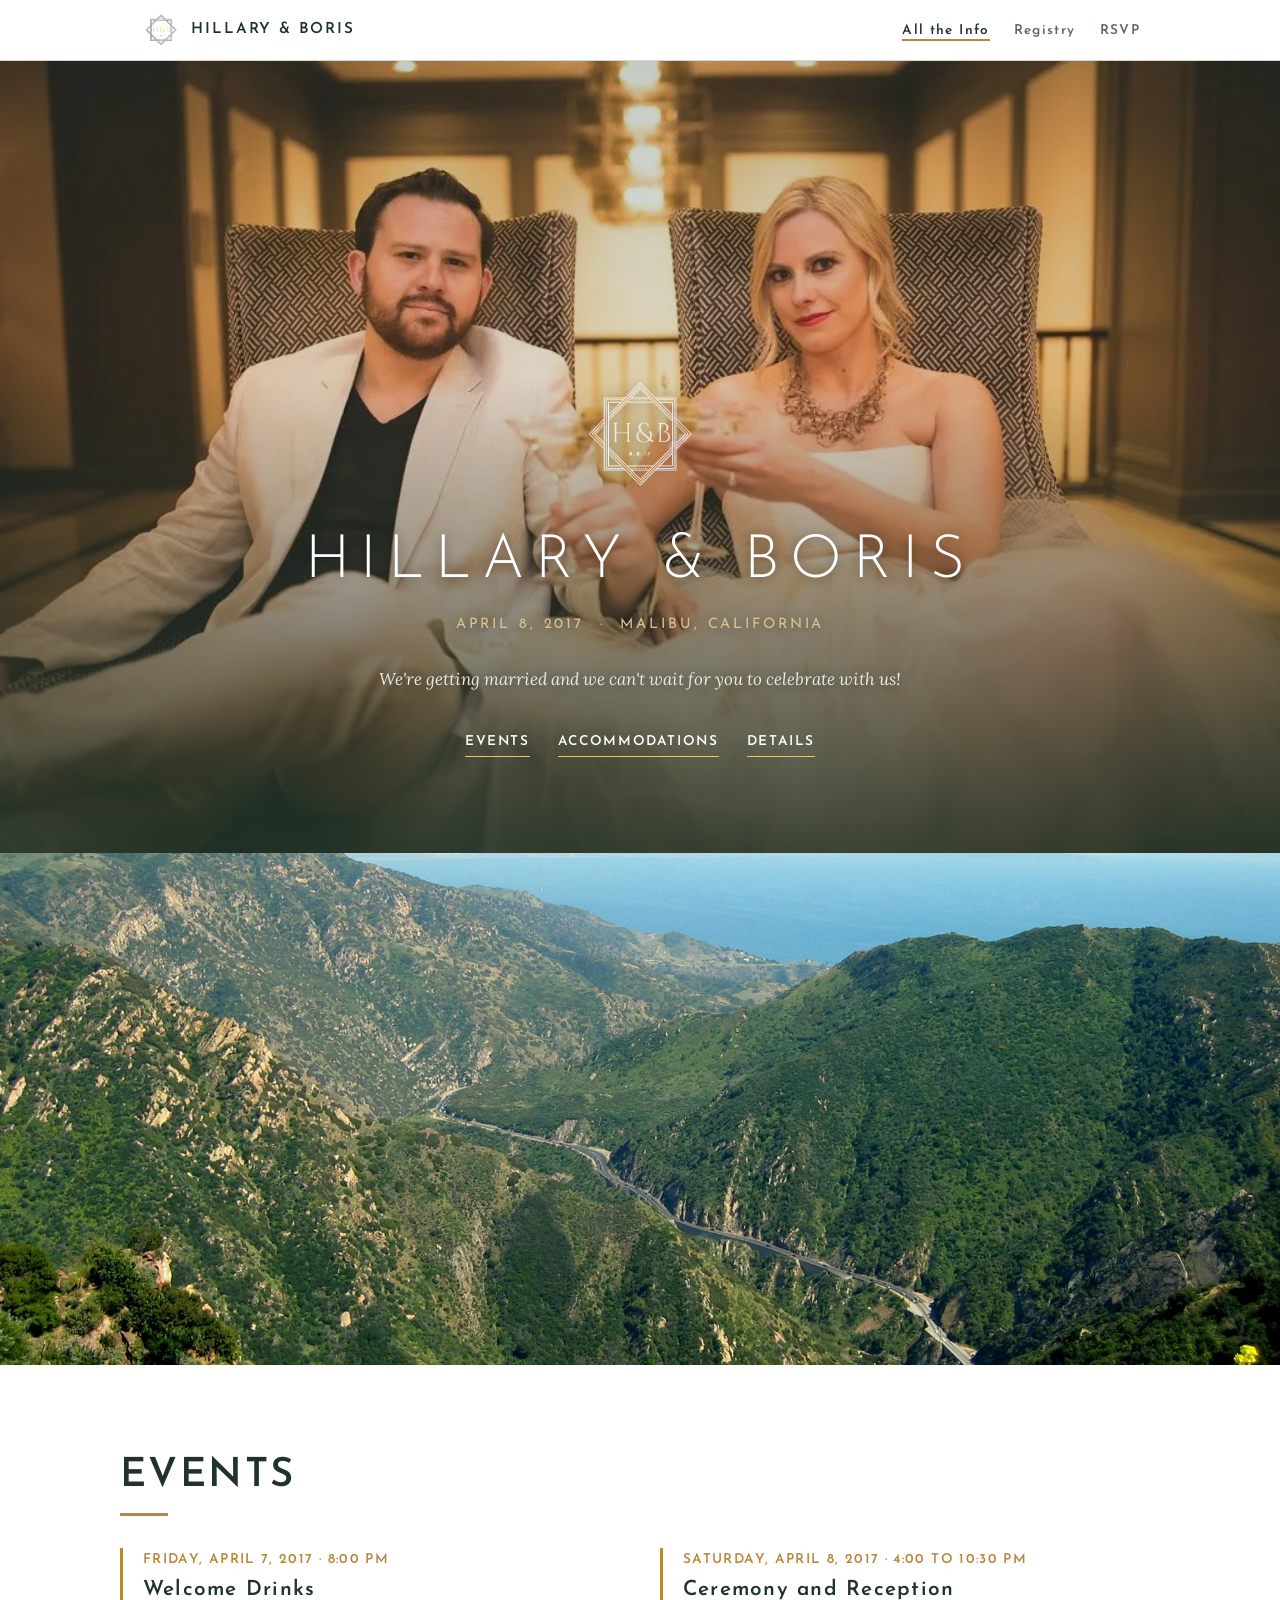
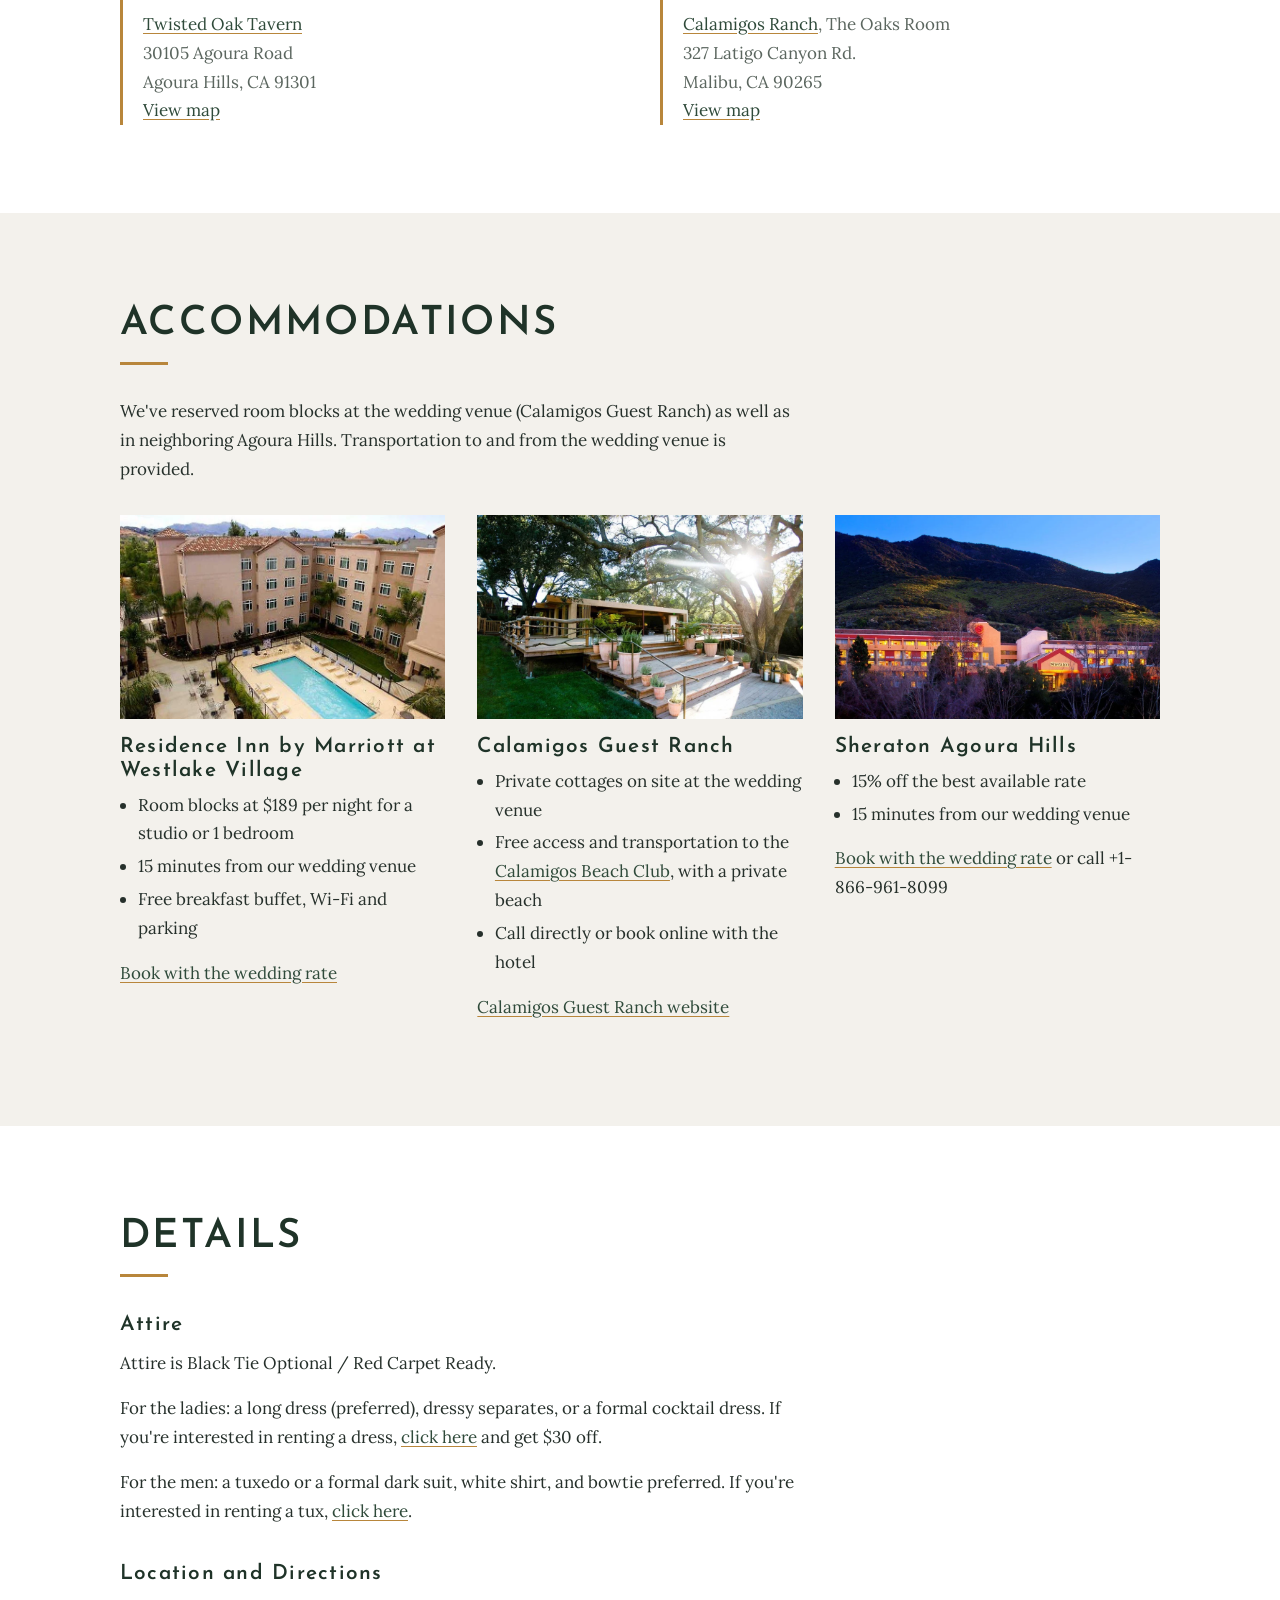
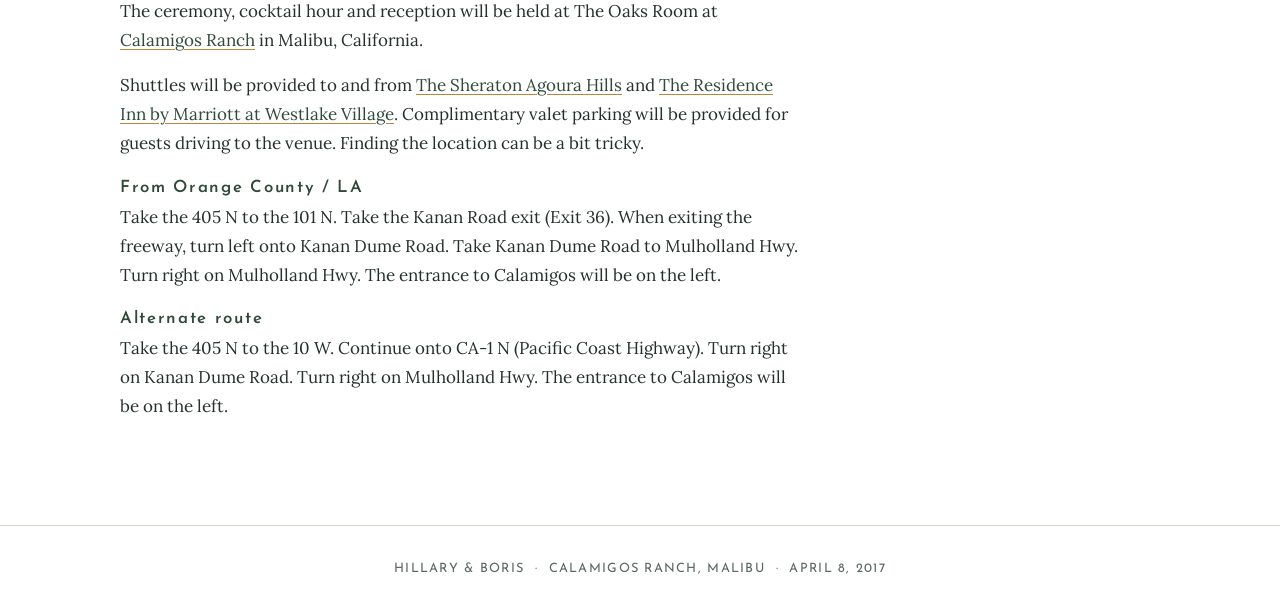
==== index.html @ 433acdb5 "Add files via upload" ====
<!doctype html>
<html lang="en">
<head>
  <meta charset="utf-8">
  <meta name="viewport" content="width=device-width, initial-scale=1">
  <title>Hillary and Boris</title>
  <meta name="description" content="Hillary and Boris got married at Calamigos Ranch in Malibu on April 8, 2017. Events, accommodations, and details.">
  <link rel="icon" href="favicon.png">
  <link rel="preconnect" href="https://fonts.googleapis.com">
  <link rel="preconnect" href="https://fonts.gstatic.com" crossorigin>
  <link href="https://fonts.googleapis.com/css2?family=Josefin+Sans:wght@300;600&family=Lora:ital,wght@0,400;0,600;1,400&display=swap" rel="stylesheet">
  <link rel="stylesheet" href="style.css">
</head>
<body>

<nav class="nav" aria-label="Main">
  <div class="nav-inner">
    <a class="nav-brand" href="index.html"><img src="monogram.png" alt="H and B monogram"><span>HILLARY &amp; BORIS</span></a>
    <ul class="nav-links">
      <li><a href="index.html" aria-current="page">All the Info</a></li>
      <li><a href="registry.html">Registry</a></li>
      <li><a href="rsvp.html">RSVP</a></li>
    </ul>
  </div>
</nav>

<header class="hero" id="welcome">
  <div class="hero-inner">
  <img src="monogram-white.png" alt="">
  <h1>HILLARY &amp; BORIS</h1>
  <p class="date">APRIL 8, 2017 &nbsp;&middot;&nbsp; MALIBU, CALIFORNIA</p>
  <p class="lede">We're getting married and we can't wait for you to celebrate with us!</p>
  <div class="hero-jump">
    <a href="#events">EVENTS</a>
    <a href="#accommodations">ACCOMMODATIONS</a>
    <a href="#details">DETAILS</a>
  </div>
  </div>
</header>

<main>

<div class="banner" role="img" aria-label="Malibu Canyon road winding down to the Pacific"></div>

<section class="section" id="events">
  <div class="section-inner">
    <h2>EVENTS</h2>
    <div class="grid-2">
      <div class="event">
        <p class="when">FRIDAY, APRIL 7, 2017 &middot; 8:00 PM</p>
        <h3>Welcome Drinks</h3>
        <address>
          <a href="http://www.twistedoaktavern.pub/">Twisted Oak Tavern</a><br>
          30105 Agoura Road<br>
          Agoura Hills, CA 91301<br>
          <a href="https://www.google.com/maps/place/Twisted+Oak+Tavern/@34.1453684,-118.7808411,17z/data=!3m1!4b1!4m5!3m4!1s0x80e8240f845a464b:0x7b093708efee2c8d!8m2!3d34.145364!4d-118.778647">View map</a>
        </address>
      </div>
      <div class="event">
        <p class="when">SATURDAY, APRIL 8, 2017 &middot; 4:00 TO 10:30 PM</p>
        <h3>Ceremony and Reception</h3>
        <address>
          <a href="http://www.calamigos.com/">Calamigos Ranch</a>, The Oaks Room<br>
          327 Latigo Canyon Rd.<br>
          Malibu, CA 90265<br>
          <a href="https://goo.gl/maps/DKEa7L1yGcA2">View map</a>
        </address>
      </div>
    </div>
  </div>
</section>

<section class="section" id="accommodations">
  <div class="section-inner">
    <h2>ACCOMMODATIONS</h2>
    <p>We've reserved room blocks at the wedding venue (Calamigos Guest Ranch) as well as in neighboring Agoura Hills. Transportation to and from the wedding venue is provided.</p>
    <div class="grid-3" style="margin-top: 2rem;">
      <div class="hotel">
        <img src="residence-inn.jpg" alt="Residence Inn by Marriott, Westlake Village">
        <h3>Residence Inn by Marriott at Westlake Village</h3>
        <ul>
          <li>Room blocks at $189 per night for a studio or 1 bedroom</li>
          <li>15 minutes from our wedding venue</li>
          <li>Free breakfast buffet, Wi-Fi and parking</li>
        </ul>
        <p><a href="http://www.marriott.com/meeting-event-hotels/group-corporate-travel/groupCorp.mi?resLinkData=Petroski-Kozak%20Wedding%5Elaxwv%60PKWPKWA%7CPKWPKWC%60189.00%60USD%60false%603%604/7/17%604/9/17%603/17/17&app=resvlink&stop_mobi=yes">Book with the wedding rate</a></p>
      </div>
      <div class="hotel">
        <img src="guest-ranch.jpg" alt="Cottages at Calamigos Guest Ranch">
        <h3>Calamigos Guest Ranch</h3>
        <ul>
          <li>Private cottages on site at the wedding venue</li>
          <li>Free access and transportation to the <a href="http://calamigosguestranch.com/beach-club/">Calamigos Beach Club</a>, with a private beach</li>
          <li>Call directly or book online with the hotel</li>
        </ul>
        <p><a href="http://calamigosguestranch.com/">Calamigos Guest Ranch website</a></p>
      </div>
      <div class="hotel">
        <img src="sheraton.jpg" alt="Sheraton Agoura Hills">
        <h3>Sheraton Agoura Hills</h3>
        <ul>
          <li>15% off the best available rate</li>
          <li>15 minutes from our wedding venue</li>
        </ul>
        <p><a href="http://www.sheratonagourahills.com/wedding-rate">Book with the wedding rate</a> or call +1-866-961-8099</p>
      </div>
    </div>
  </div>
</section>

<section class="section details" id="details">
  <div class="section-inner">
    <h2>DETAILS</h2>

    <h3>Attire</h3>
    <p>Attire is Black Tie Optional / Red Carpet Ready.</p>
    <p>For the ladies: a long dress (preferred), dressy separates, or a formal cocktail dress. If you're interested in renting a dress, <a href="https://www.renttherunway.com/shares/43c35a3169b58de3f347787d3281b8bdf61b0ad4-publicLink?utm_source=rtr&utm_medium=referral&utm_campaign=undefined">click here</a> and get $30 off.</p>
    <p>For the men: a tuxedo or a formal dark suit, white shirt, and bowtie preferred. If you're interested in renting a tux, <a href="https://theblacktux.com/">click here</a>.</p>

    <h3>Location and Directions</h3>
    <p>The ceremony, cocktail hour and reception will be held at The Oaks Room at <a href="https://www.google.com/maps/place/Calamigos+Ranch/@34.092137,-118.817412,15z/data=!4m5!3m4!1s0x0:0xc4aad06d78bc765c!8m2!3d34.092137!4d-118.817412">Calamigos Ranch</a> in Malibu, California.</p>
    <p>Shuttles will be provided to and from <a href="http://www.sheratonagourahills.com/">The Sheraton Agoura Hills</a> and <a href="http://www.marriott.com/hotels/travel/laxwv-residence-inn-los-angeles-westlake-village/">The Residence Inn by Marriott at Westlake Village</a>. Complimentary valet parking will be provided for guests driving to the venue. Finding the location can be a bit tricky.</p>

    <h4>From Orange County / LA</h4>
    <p>Take the 405 N to the 101 N. Take the Kanan Road exit (Exit 36). When exiting the freeway, turn left onto Kanan Dume Road. Take Kanan Dume Road to Mulholland Hwy. Turn right on Mulholland Hwy. The entrance to Calamigos will be on the left.</p>

    <h4>Alternate route</h4>
    <p>Take the 405 N to the 10 W. Continue onto CA-1 N (Pacific Coast Highway). Turn right on Kanan Dume Road. Turn right on Mulholland Hwy. The entrance to Calamigos will be on the left.</p>
  </div>
</section>

</main>

<footer>HILLARY &amp; BORIS &nbsp;&middot;&nbsp; CALAMIGOS RANCH, MALIBU &nbsp;&middot;&nbsp; APRIL 8, 2017</footer>

</body>
</html>
---- style.css ----
:root {
  --oak: #2f4a3a;
  --oak-deep: #1f3328;
  --canyon: #b8863b;
  --paper: #ffffff;
  --stone: #f3f1ec;
  --ink: #26302b;
  --ink-soft: #5b665f;
  --line: #d9d5cc;
  --display: "Josefin Sans", "Brandon Grotesque", "Helvetica Neue", Arial, sans-serif;
  --body: "Lora", Georgia, serif;
  --measure: 62ch;
}

* { box-sizing: border-box; }
html { scroll-behavior: smooth; }
@media (prefers-reduced-motion: reduce) { html { scroll-behavior: auto; } }

body {
  margin: 0;
  font-family: var(--body);
  font-size: 1.0625rem;
  line-height: 1.7;
  color: var(--ink);
  background: var(--paper);
}

a { color: var(--oak); text-decoration-color: var(--canyon); text-underline-offset: 3px; }
a:hover { color: var(--canyon); }
a:focus-visible, button:focus-visible { outline: 3px solid var(--canyon); outline-offset: 3px; }

h1, h2, h3, h4 {
  font-family: var(--display);
  font-weight: 600;
  letter-spacing: 0.06em;
  line-height: 1.15;
  margin: 0;
  color: var(--oak-deep);
}
h2 { font-size: clamp(1.75rem, 3.5vw, 2.5rem); }
h3 { font-size: 1.3rem; }
h4 { font-size: 1.05rem; letter-spacing: 0.1em; color: var(--oak); }
p { margin: 0 0 1rem; max-width: var(--measure); }
ul { padding-left: 1.2rem; margin: 0 0 1rem; max-width: var(--measure); }
li { margin-bottom: 0.25rem; }

/* Top nav */
.nav {
  position: sticky; top: 0; z-index: 10;
  background: var(--paper);
  border-bottom: 1px solid var(--line);
}
.nav-inner {
  max-width: 1040px; margin: 0 auto; padding: 0.75rem 1.25rem;
  display: flex; align-items: center; justify-content: space-between; gap: 1rem;
}
.nav-brand { display: flex; align-items: center; gap: 0.6rem; text-decoration: none; }
.nav-brand img { height: 36px; width: auto; }
.nav-brand span { font-family: var(--display); font-weight: 600; letter-spacing: 0.12em; font-size: 0.95rem; color: var(--oak-deep); }
.nav-links { display: flex; gap: 1.5rem; list-style: none; margin: 0; padding: 0; }
.nav-links a {
  font-family: var(--display); font-weight: 600; letter-spacing: 0.1em; font-size: 0.85rem;
  text-decoration: none; color: var(--ink-soft); padding-bottom: 2px; border-bottom: 2px solid transparent;
}
.nav-links a[aria-current="page"], .nav-links a:hover { color: var(--oak-deep); border-bottom-color: var(--canyon); }

/* Hero */
.hero {
  position: relative;
  background: var(--oak-deep) url("hero-couple.jpg") center 20% / cover no-repeat;
  color: var(--paper);
  text-align: center;
  padding: clamp(4rem, 12vw, 10rem) 1.25rem clamp(3rem, 8vw, 6rem);
  min-height: 88vh;
  display: flex; align-items: flex-end; justify-content: center;
}
.hero::before {
  content: ""; position: absolute; inset: 0;
  background: linear-gradient(180deg, rgba(31,51,40,0.25) 0%, rgba(31,51,40,0.15) 40%, rgba(31,51,40,0.85) 100%);
}
.hero-inner { position: relative; }
.hero .lede, .hero .date, .hero h1 { text-shadow: 0 1px 12px rgba(0,0,0,0.45); }
.banner {
  height: clamp(220px, 40vw, 520px);
  background: url("hero-canyon.jpg") center 45% / cover no-repeat;
}
.hero img { width: min(140px, 36vw); height: auto; filter: drop-shadow(0 1px 8px rgba(0,0,0,0.4)); }
.hero h1 {
  color: var(--paper);
  font-size: clamp(2rem, 6vw, 3.75rem);
  font-weight: 300;
  letter-spacing: 0.18em;
  margin-top: 1.5rem;
}
.hero .date {
  font-family: var(--display); letter-spacing: 0.2em; font-size: 0.9rem;
  color: #dcc48f; margin-top: 1rem;
}
.hero p { margin-left: auto; margin-right: auto; }
.hero .lede { margin: 1.75rem auto 0; color: #e6ebe7; font-style: italic; }
.hero-jump { margin-top: 2.25rem; display: flex; justify-content: center; gap: 1.75rem; flex-wrap: wrap; }
.hero-jump a { color: var(--paper); font-family: var(--display); font-weight: 600; letter-spacing: 0.12em; font-size: 0.85rem; text-decoration: none; border-bottom: 1px solid #dcc48f; padding-bottom: 3px; }

/* Sections */
.section { padding: clamp(3rem, 7vw, 5.5rem) 1.25rem; }
.section:nth-of-type(even) { background: var(--stone); }
.section-inner { max-width: 1040px; margin: 0 auto; }
.section h2 { margin-bottom: 2rem; }
.section h2::after { content: ""; display: block; width: 48px; height: 3px; background: var(--canyon); margin-top: 0.9rem; }

.grid-2 { display: grid; grid-template-columns: repeat(auto-fit, minmax(280px, 1fr)); gap: 2.5rem; }
.grid-3 { display: grid; grid-template-columns: repeat(auto-fit, minmax(260px, 1fr)); gap: 2rem; }

/* Events */
.event { border-left: 3px solid var(--canyon); padding-left: 1.25rem; }
.event .when { font-family: var(--display); font-weight: 600; letter-spacing: 0.1em; font-size: 0.85rem; color: var(--canyon); margin-bottom: 0.4rem; }
.event h3 { margin-bottom: 0.5rem; }
.event address { font-style: normal; color: var(--ink-soft); }

/* Hotels */
.hotel img { width: 100%; aspect-ratio: 16 / 10; object-fit: cover; display: block; margin-bottom: 1rem; }
.hotel h3 { margin-bottom: 0.5rem; }
.hotel ul { padding-left: 1.1rem; }

/* Details */
.details h3 { margin: 2.25rem 0 0.75rem; }
.details h3:first-child { margin-top: 0; }
.details h4 { margin: 1.25rem 0 0.35rem; }

/* Simple pages (registry / rsvp) */
.page { max-width: 720px; margin: 0 auto; padding: clamp(3rem, 8vw, 6rem) 1.25rem; text-align: center; }
.page h1 { font-size: clamp(2rem, 5vw, 3rem); font-weight: 300; letter-spacing: 0.16em; margin-bottom: 1.5rem; }
.page p { margin-left: auto; margin-right: auto; }
.button {
  display: inline-block; margin-top: 1.5rem; padding: 0.9rem 2rem;
  background: var(--oak); color: var(--paper); text-decoration: none;
  font-family: var(--display); font-weight: 600; letter-spacing: 0.14em; font-size: 0.85rem;
}
.button:hover { background: var(--canyon); color: var(--paper); }

footer {
  border-top: 1px solid var(--line);
  padding: 2rem 1.25rem; text-align: center;
  font-family: var(--display); font-size: 0.8rem; letter-spacing: 0.1em; color: var(--ink-soft);
}

@media (max-width: 640px) {
  .nav-brand span { display: none; }
  .nav-links { gap: 1rem; }
}
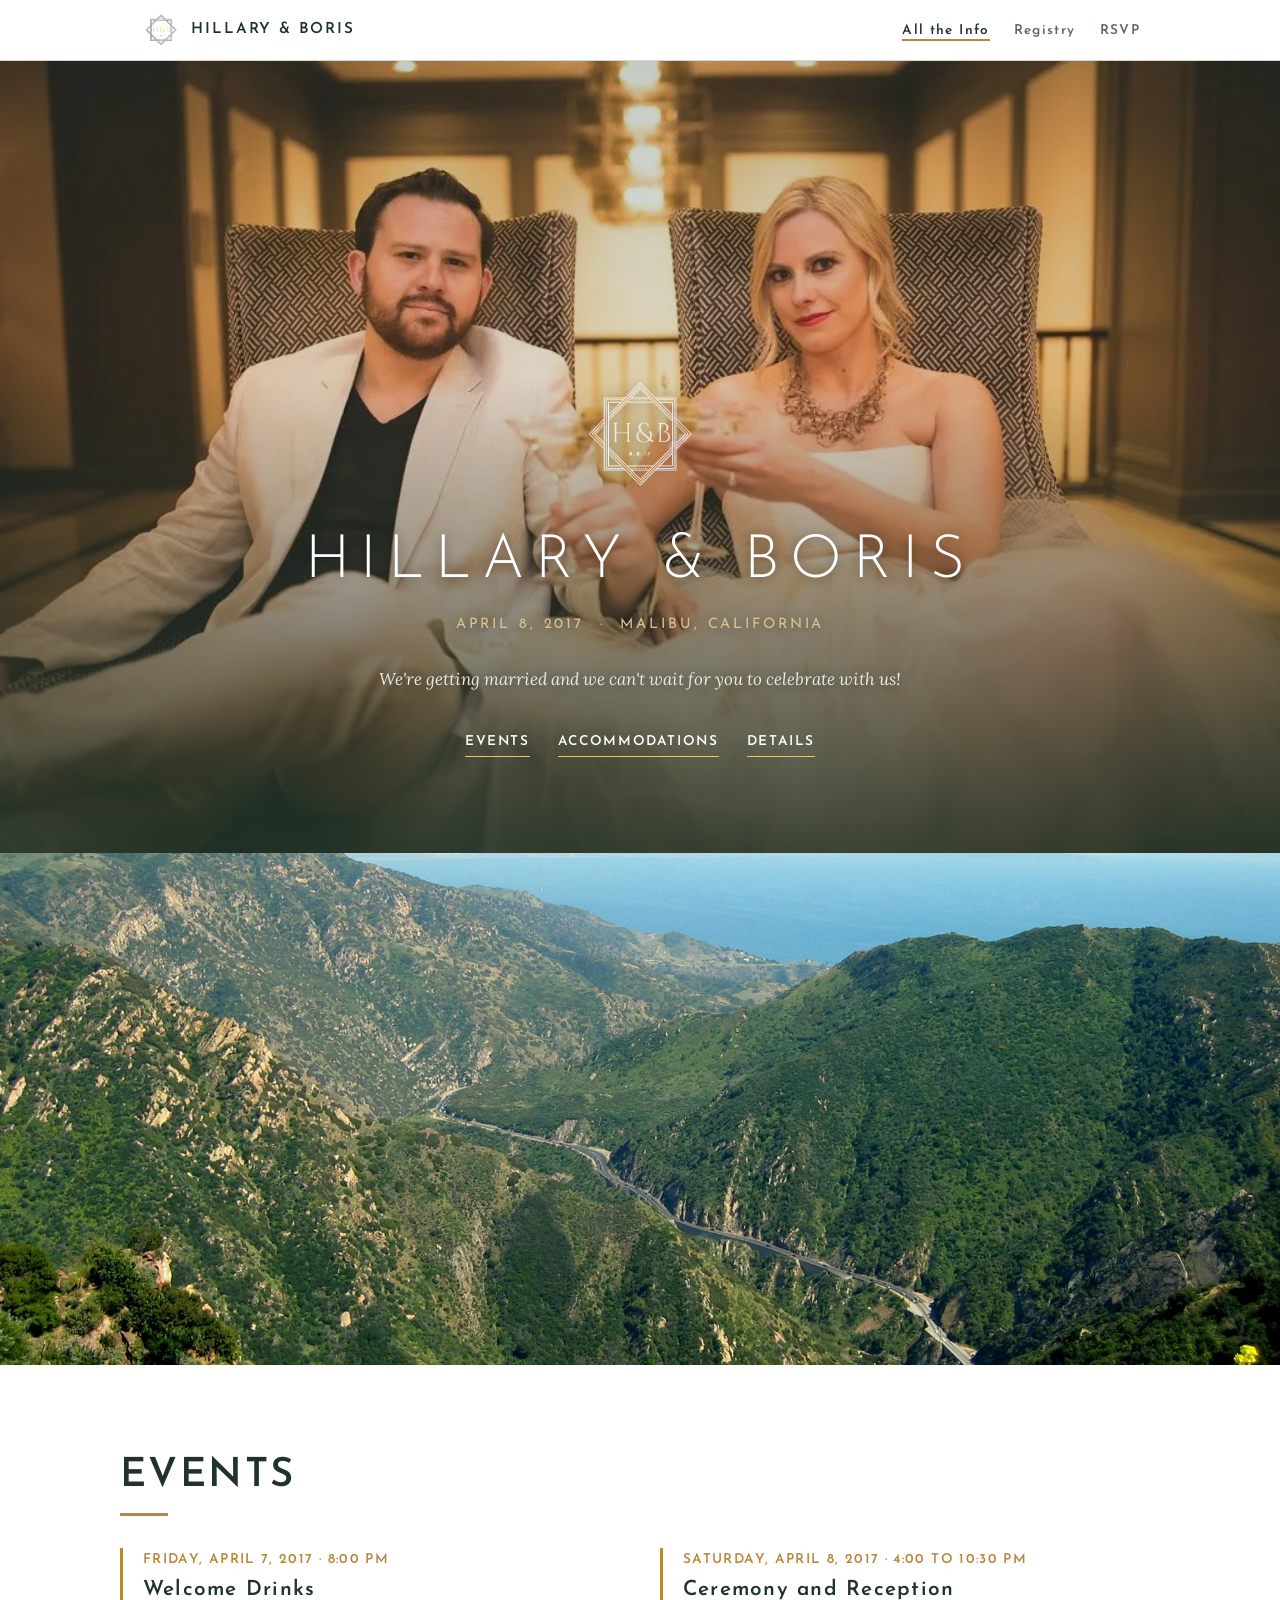
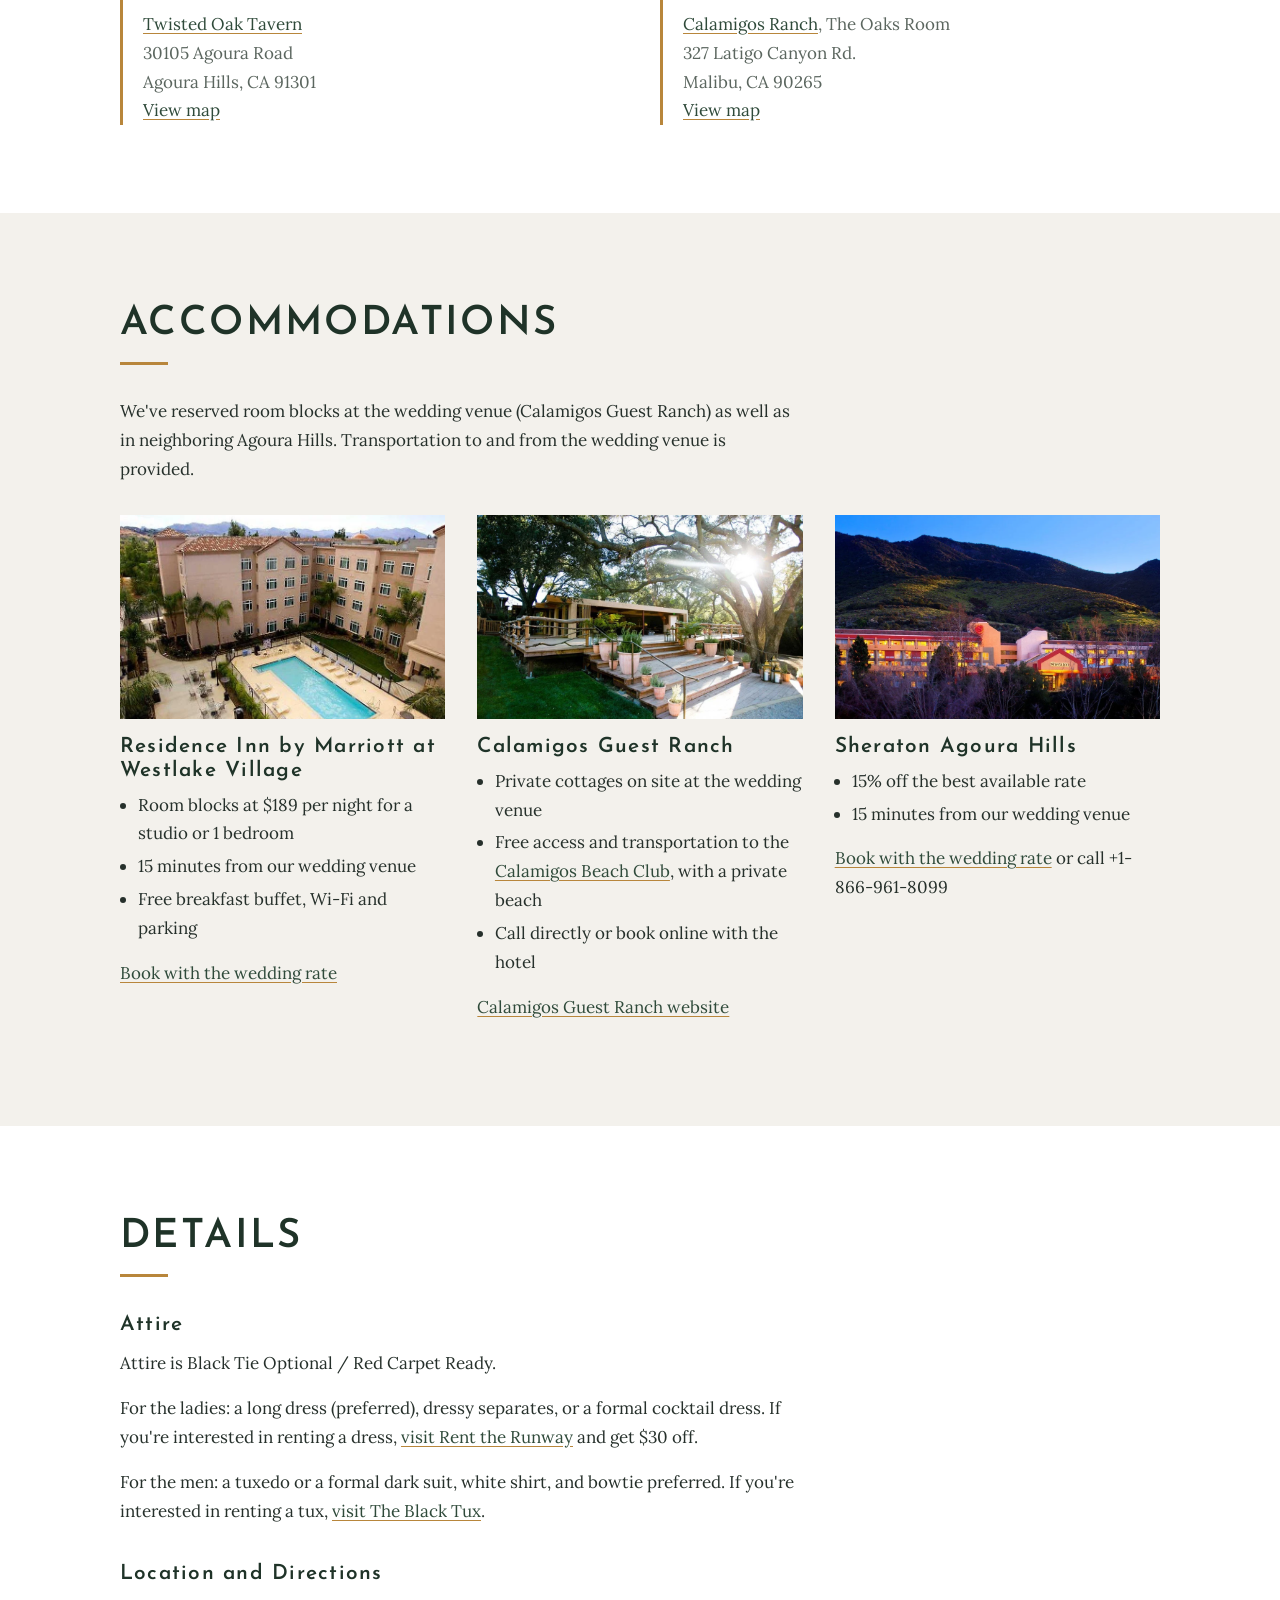
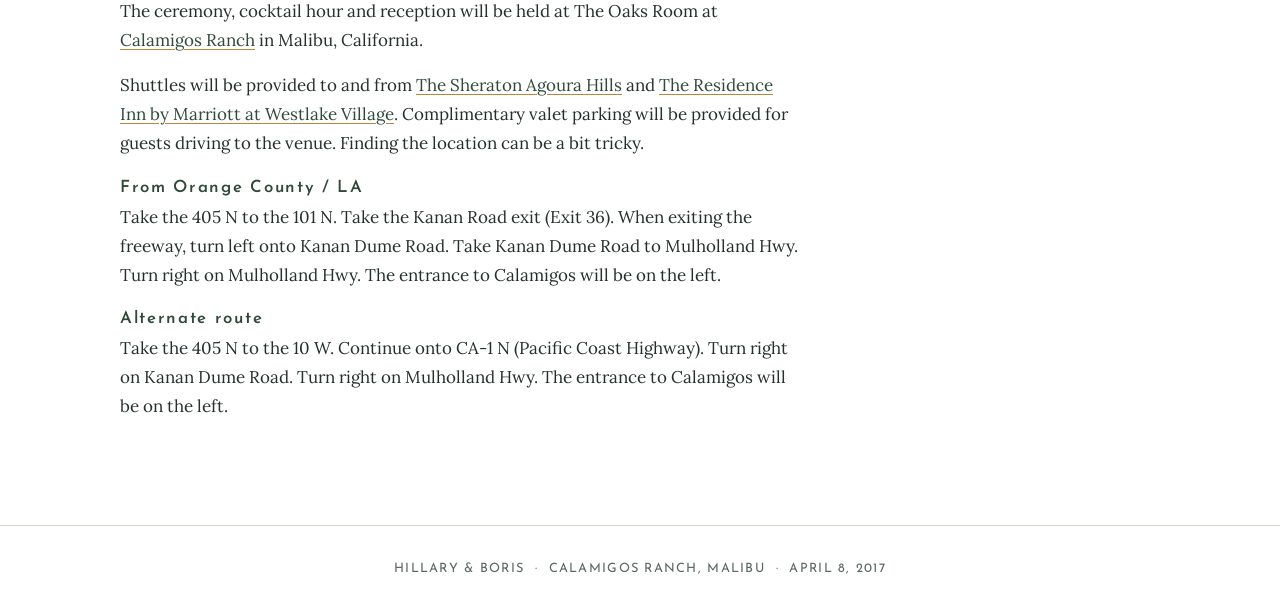
==== commit de4f4032: "a11y: give attire rental links descriptive link text" ====
--- a/index.html
+++ b/index.html
@@ -50,20 +50,20 @@
         <p class="when">FRIDAY, APRIL 7, 2017 &middot; 8:00 PM</p>
         <h3>Welcome Drinks</h3>
         <address>
-          <a href="http://www.twistedoaktavern.pub/">Twisted Oak Tavern</a><br>
+          <a href="https://www.twistedoaktavern.pub/">Twisted Oak Tavern</a><br>
           30105 Agoura Road<br>
           Agoura Hills, CA 91301<br>
-          <a href="https://www.google.com/maps/place/Twisted+Oak+Tavern/@34.1453684,-118.7808411,17z/data=!3m1!4b1!4m5!3m4!1s0x80e8240f845a464b:0x7b093708efee2c8d!8m2!3d34.145364!4d-118.778647">View map</a>
+          <a href="https://www.google.com/maps/place/Twisted+Oak+Tavern/@34.1453684,-118.7808411,17z/data=!3m1!4b1!4m5!3m4!1s0x80e8240f845a464b:0x7b093708efee2c8d!8m2!3d34.145364!4d-118.778647" aria-label="View map of Twisted Oak Tavern">View map</a>
         </address>
       </div>
       <div class="event">
         <p class="when">SATURDAY, APRIL 8, 2017 &middot; 4:00 TO 10:30 PM</p>
         <h3>Ceremony and Reception</h3>
         <address>
-          <a href="http://www.calamigos.com/">Calamigos Ranch</a>, The Oaks Room<br>
+          <a href="https://www.calamigos.com/">Calamigos Ranch</a>, The Oaks Room<br>
           327 Latigo Canyon Rd.<br>
           Malibu, CA 90265<br>
-          <a href="https://goo.gl/maps/DKEa7L1yGcA2">View map</a>
+          <a href="https://goo.gl/maps/DKEa7L1yGcA2" aria-label="View map of Calamigos Ranch">View map</a>
         </address>
       </div>
     </div>
@@ -83,17 +83,17 @@
           <li>15 minutes from our wedding venue</li>
           <li>Free breakfast buffet, Wi-Fi and parking</li>
         </ul>
-        <p><a href="http://www.marriott.com/meeting-event-hotels/group-corporate-travel/groupCorp.mi?resLinkData=Petroski-Kozak%20Wedding%5Elaxwv%60PKWPKWA%7CPKWPKWC%60189.00%60USD%60false%603%604/7/17%604/9/17%603/17/17&app=resvlink&stop_mobi=yes">Book with the wedding rate</a></p>
+        <p><a href="https://www.marriott.com/meeting-event-hotels/group-corporate-travel/groupCorp.mi?resLinkData=Petroski-Kozak%20Wedding%5Elaxwv%60PKWPKWA%7CPKWPKWC%60189.00%60USD%60false%603%604/7/17%604/9/17%603/17/17&app=resvlink&stop_mobi=yes">Book with the wedding rate</a></p>
       </div>
       <div class="hotel">
         <img src="guest-ranch.jpg" alt="Cottages at Calamigos Guest Ranch">
         <h3>Calamigos Guest Ranch</h3>
         <ul>
           <li>Private cottages on site at the wedding venue</li>
-          <li>Free access and transportation to the <a href="http://calamigosguestranch.com/beach-club/">Calamigos Beach Club</a>, with a private beach</li>
+          <li>Free access and transportation to the <a href="https://calamigosguestranch.com/beach-club/">Calamigos Beach Club</a>, with a private beach</li>
           <li>Call directly or book online with the hotel</li>
         </ul>
-        <p><a href="http://calamigosguestranch.com/">Calamigos Guest Ranch website</a></p>
+        <p><a href="https://calamigosguestranch.com/">Calamigos Guest Ranch website</a></p>
       </div>
       <div class="hotel">
         <img src="sheraton.jpg" alt="Sheraton Agoura Hills">
@@ -102,7 +102,7 @@
           <li>15% off the best available rate</li>
           <li>15 minutes from our wedding venue</li>
         </ul>
-        <p><a href="http://www.sheratonagourahills.com/wedding-rate">Book with the wedding rate</a> or call +1-866-961-8099</p>
+        <p><a href="https://www.sheratonagourahills.com/wedding-rate">Book with the wedding rate</a> or call +1-866-961-8099</p>
       </div>
     </div>
   </div>
@@ -114,12 +114,12 @@
 
     <h3>Attire</h3>
     <p>Attire is Black Tie Optional / Red Carpet Ready.</p>
-    <p>For the ladies: a long dress (preferred), dressy separates, or a formal cocktail dress. If you're interested in renting a dress, <a href="https://www.renttherunway.com/shares/43c35a3169b58de3f347787d3281b8bdf61b0ad4-publicLink?utm_source=rtr&utm_medium=referral&utm_campaign=undefined">click here</a> and get $30 off.</p>
-    <p>For the men: a tuxedo or a formal dark suit, white shirt, and bowtie preferred. If you're interested in renting a tux, <a href="https://theblacktux.com/">click here</a>.</p>
+    <p>For the ladies: a long dress (preferred), dressy separates, or a formal cocktail dress. If you're interested in renting a dress, <a href="https://www.renttherunway.com/shares/43c35a3169b58de3f347787d3281b8bdf61b0ad4-publicLink?utm_source=rtr&utm_medium=referral&utm_campaign=undefined">visit Rent the Runway</a> and get $30 off.</p>
+    <p>For the men: a tuxedo or a formal dark suit, white shirt, and bowtie preferred. If you're interested in renting a tux, <a href="https://theblacktux.com/">visit The Black Tux</a>.</p>
 
     <h3>Location and Directions</h3>
     <p>The ceremony, cocktail hour and reception will be held at The Oaks Room at <a href="https://www.google.com/maps/place/Calamigos+Ranch/@34.092137,-118.817412,15z/data=!4m5!3m4!1s0x0:0xc4aad06d78bc765c!8m2!3d34.092137!4d-118.817412">Calamigos Ranch</a> in Malibu, California.</p>
-    <p>Shuttles will be provided to and from <a href="http://www.sheratonagourahills.com/">The Sheraton Agoura Hills</a> and <a href="http://www.marriott.com/hotels/travel/laxwv-residence-inn-los-angeles-westlake-village/">The Residence Inn by Marriott at Westlake Village</a>. Complimentary valet parking will be provided for guests driving to the venue. Finding the location can be a bit tricky.</p>
+    <p>Shuttles will be provided to and from <a href="https://www.sheratonagourahills.com/">The Sheraton Agoura Hills</a> and <a href="https://www.marriott.com/hotels/travel/laxwv-residence-inn-los-angeles-westlake-village/">The Residence Inn by Marriott at Westlake Village</a>. Complimentary valet parking will be provided for guests driving to the venue. Finding the location can be a bit tricky.</p>
 
     <h4>From Orange County / LA</h4>
     <p>Take the 405 N to the 101 N. Take the Kanan Road exit (Exit 36). When exiting the freeway, turn left onto Kanan Dume Road. Take Kanan Dume Road to Mulholland Hwy. Turn right on Mulholland Hwy. The entrance to Calamigos will be on the left.</p>
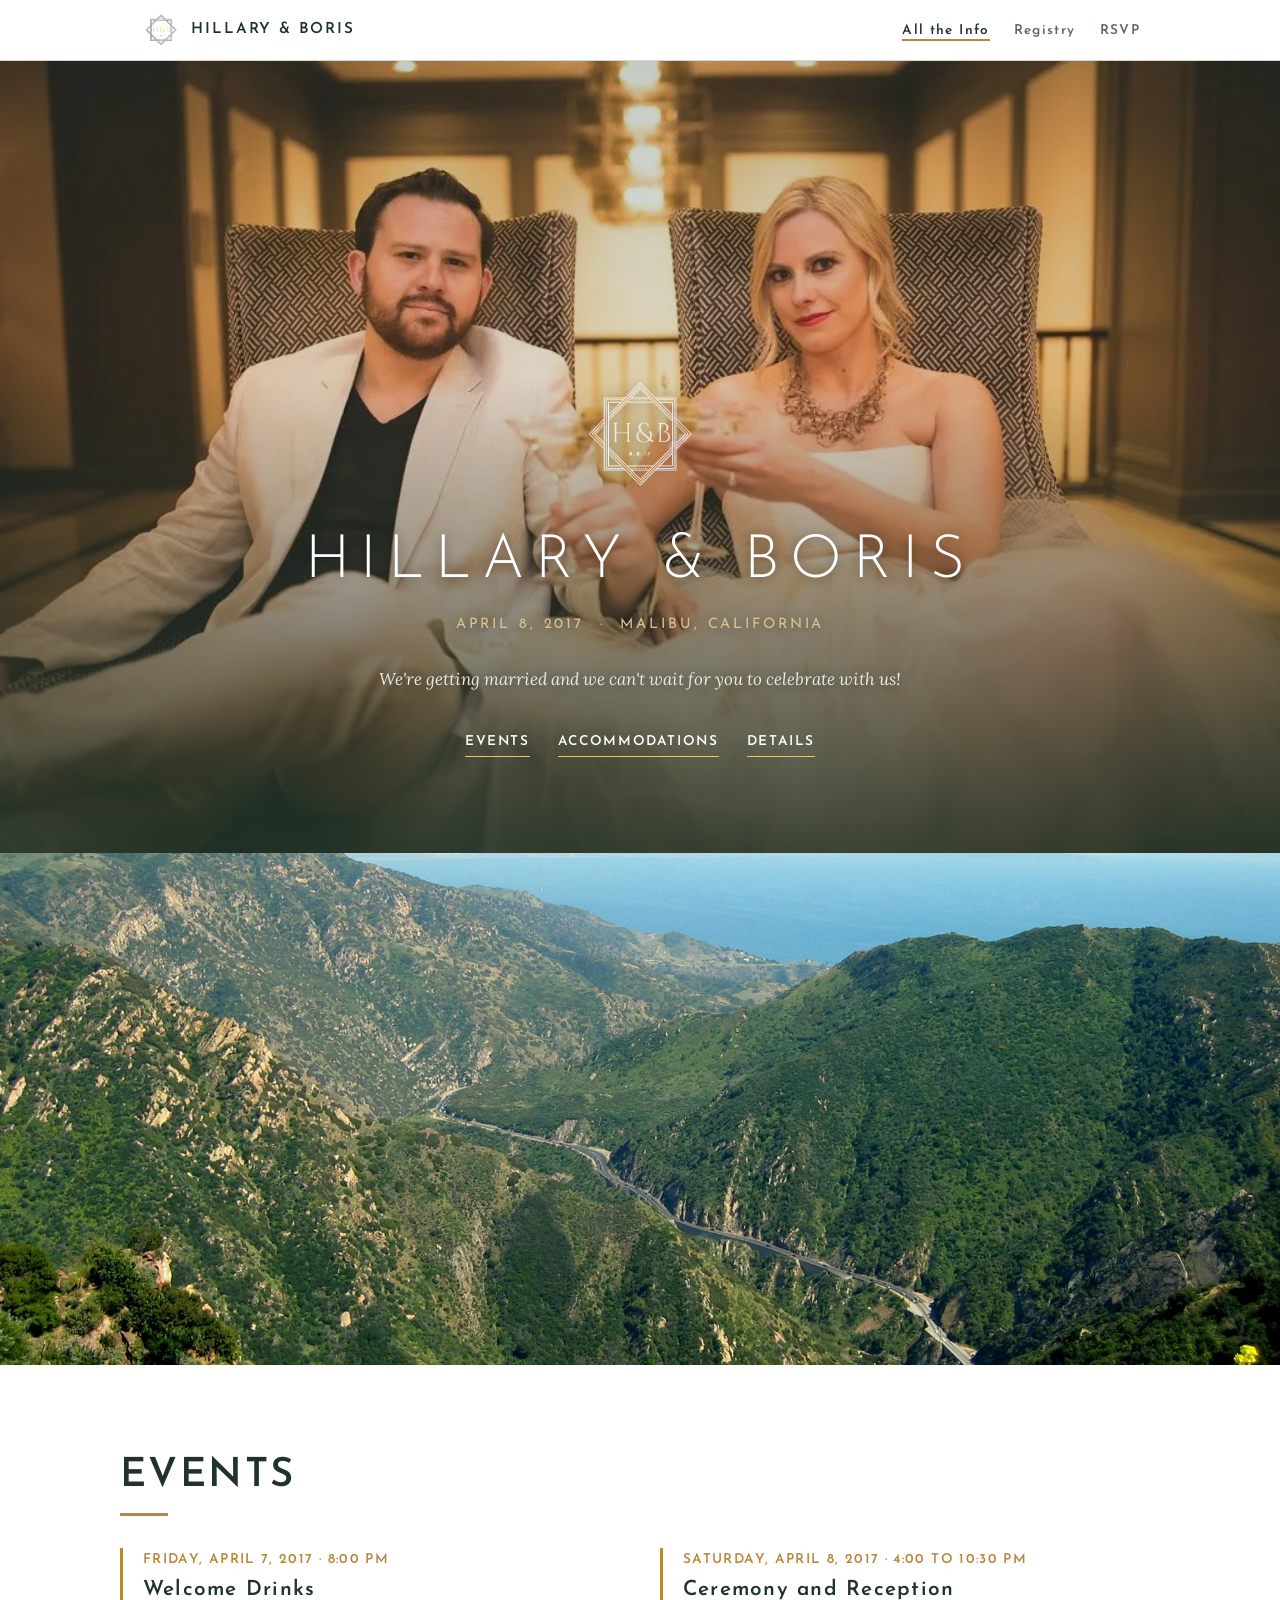
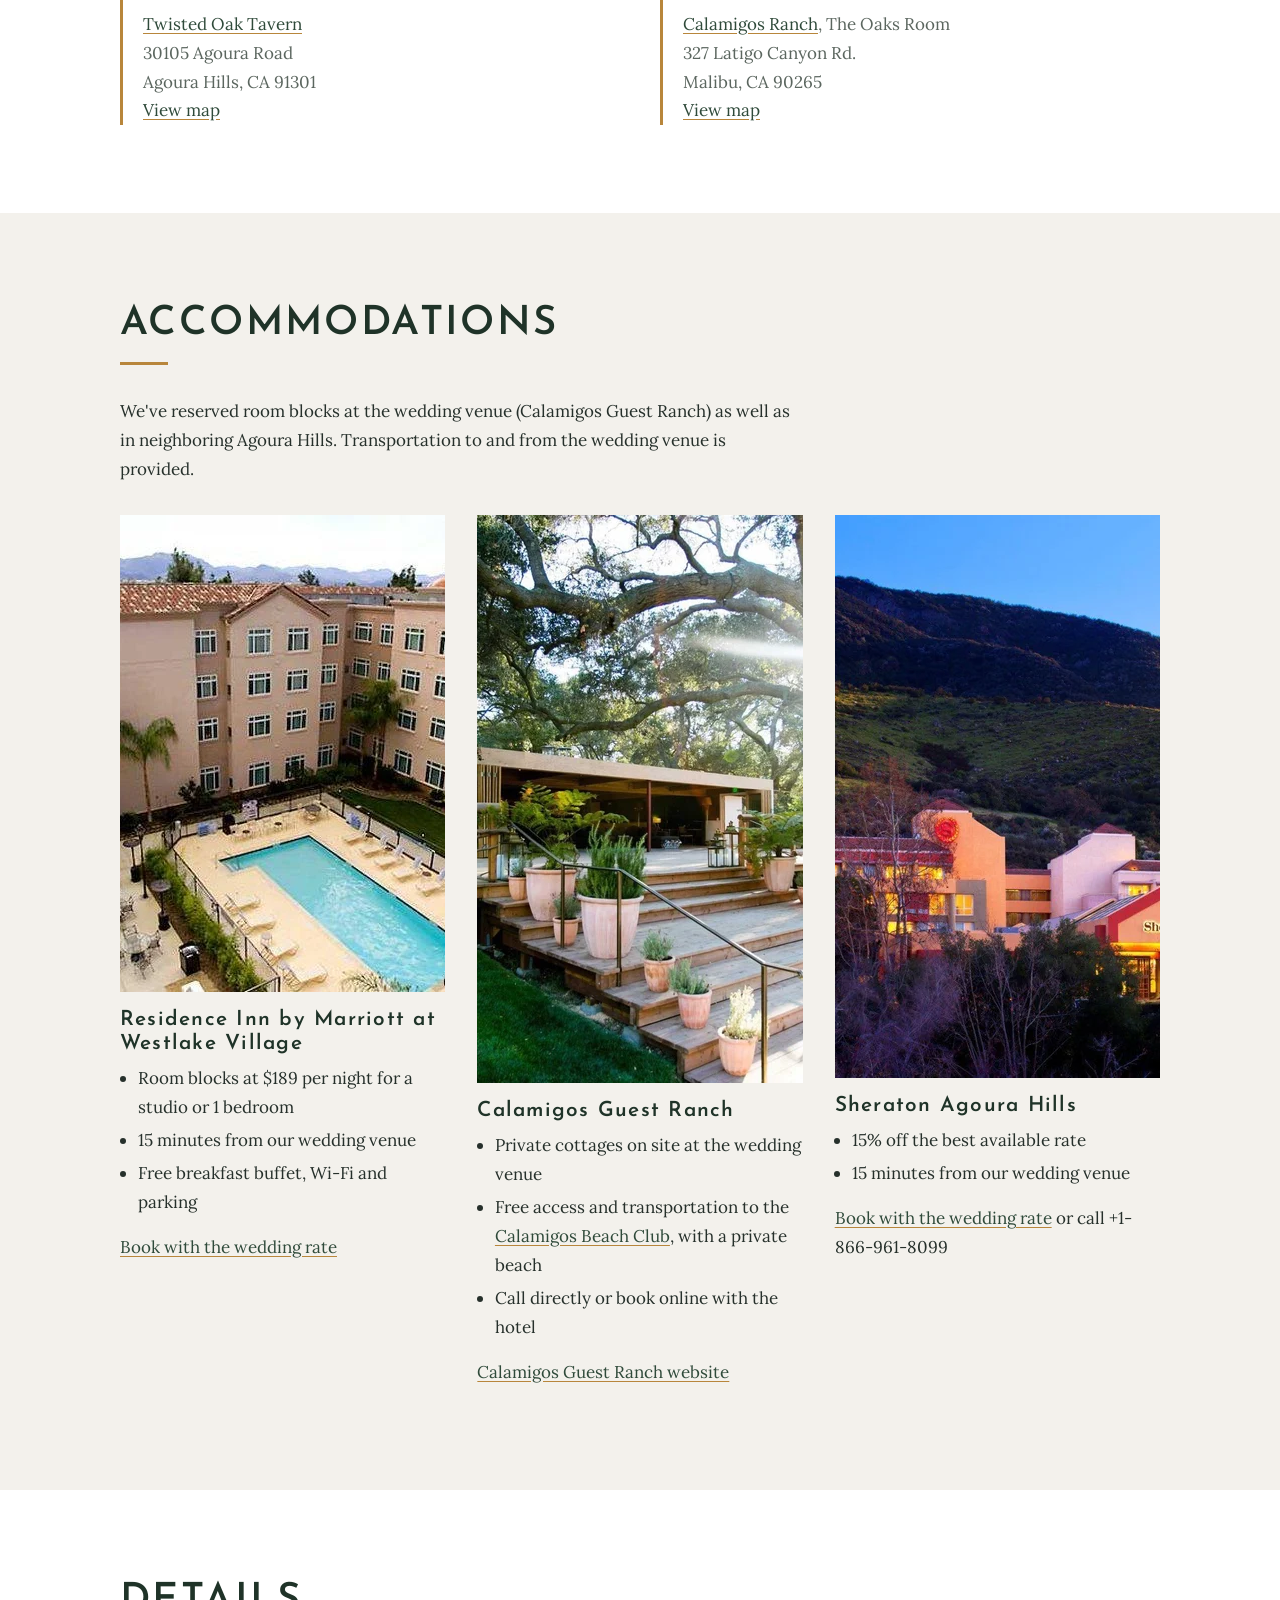
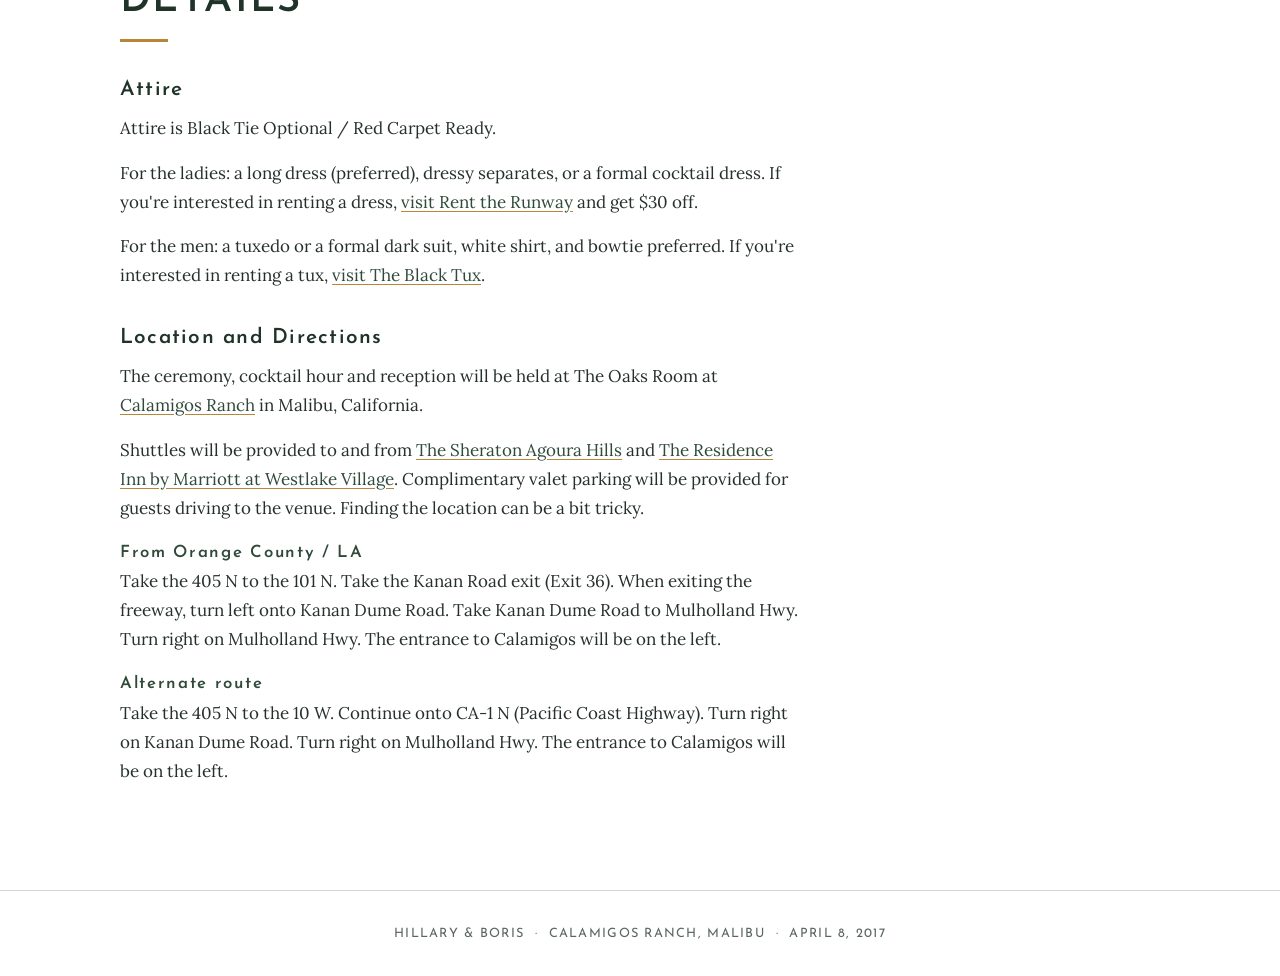
==== commit d6502be6: "fix: add width/height to hotel images to prevent layout shift" ====
--- a/index.html
+++ b/index.html
@@ -3,8 +3,19 @@
 <head>
   <meta charset="utf-8">
   <meta name="viewport" content="width=device-width, initial-scale=1">
+  <meta name="theme-color" content="#1f3328">
   <title>Hillary and Boris</title>
   <meta name="description" content="Hillary and Boris got married at Calamigos Ranch in Malibu on April 8, 2017. Events, accommodations, and details.">
+  <meta property="og:type" content="website">
+  <meta property="og:title" content="Hillary and Boris">
+  <meta property="og:description" content="Hillary and Boris got married at Calamigos Ranch in Malibu on April 8, 2017. Events, accommodations, and details.">
+  <meta property="og:url" content="https://boriskozak.github.io/hillary-and-boris-wedding-website-backup/">
+  <meta property="og:image" content="https://boriskozak.github.io/hillary-and-boris-wedding-website-backup/hero-couple.jpg">
+  <meta property="og:image:width" content="1024">
+  <meta property="og:image:height" content="684">
+  <meta name="twitter:card" content="summary_large_image">
+  <meta name="twitter:title" content="Hillary and Boris">
+  <meta name="twitter:description" content="Hillary and Boris got married at Calamigos Ranch in Malibu on April 8, 2017. Events, accommodations, and details.">
   <link rel="icon" href="favicon.png">
   <link rel="preconnect" href="https://fonts.googleapis.com">
   <link rel="preconnect" href="https://fonts.gstatic.com" crossorigin>
@@ -12,6 +23,8 @@
   <link rel="stylesheet" href="style.css">
 </head>
 <body>
+
+<a class="skip-link" href="#main">Skip to main content</a>
 
 <nav class="nav" aria-label="Main">
   <div class="nav-inner">
@@ -38,7 +51,7 @@
   </div>
 </header>
 
-<main>
+<main id="main">
 
 <div class="banner" role="img" aria-label="Malibu Canyon road winding down to the Pacific"></div>
 
@@ -76,7 +89,7 @@
     <p>We've reserved room blocks at the wedding venue (Calamigos Guest Ranch) as well as in neighboring Agoura Hills. Transportation to and from the wedding venue is provided.</p>
     <div class="grid-3" style="margin-top: 2rem;">
       <div class="hotel">
-        <img src="residence-inn.jpg" alt="Residence Inn by Marriott, Westlake Village">
+        <img src="residence-inn.jpg" alt="Residence Inn by Marriott, Westlake Village" width="689" height="477">
         <h3>Residence Inn by Marriott at Westlake Village</h3>
         <ul>
           <li>Room blocks at $189 per night for a studio or 1 bedroom</li>
@@ -86,7 +99,7 @@
         <p><a href="https://www.marriott.com/meeting-event-hotels/group-corporate-travel/groupCorp.mi?resLinkData=Petroski-Kozak%20Wedding%5Elaxwv%60PKWPKWA%7CPKWPKWC%60189.00%60USD%60false%603%604/7/17%604/9/17%603/17/17&app=resvlink&stop_mobi=yes">Book with the wedding rate</a></p>
       </div>
       <div class="hotel">
-        <img src="guest-ranch.jpg" alt="Cottages at Calamigos Guest Ranch">
+        <img src="guest-ranch.jpg" alt="Cottages at Calamigos Guest Ranch" width="1000" height="568">
         <h3>Calamigos Guest Ranch</h3>
         <ul>
           <li>Private cottages on site at the wedding venue</li>
@@ -96,7 +109,7 @@
         <p><a href="https://calamigosguestranch.com/">Calamigos Guest Ranch website</a></p>
       </div>
       <div class="hotel">
-        <img src="sheraton.jpg" alt="Sheraton Agoura Hills">
+        <img src="sheraton.jpg" alt="Sheraton Agoura Hills" width="1000" height="563">
         <h3>Sheraton Agoura Hills</h3>
         <ul>
           <li>15% off the best available rate</li>
--- a/style.css
+++ b/style.css
@@ -26,6 +26,15 @@
 }
 
 a { color: var(--oak); text-decoration-color: var(--canyon); text-underline-offset: 3px; }
+
+/* Skip link: hidden until keyboard focus */
+.skip-link {
+  position: absolute; left: 1rem; top: -4rem; z-index: 20;
+  background: var(--oak-deep); color: var(--paper);
+  padding: 0.6rem 1rem; font-family: var(--display);
+  font-weight: 600; letter-spacing: 0.1em; font-size: 0.85rem; text-decoration: none;
+}
+.skip-link:focus { top: 1rem; color: var(--paper); }
 a:hover { color: var(--canyon); }
 a:focus-visible, button:focus-visible { outline: 3px solid var(--canyon); outline-offset: 3px; }
 
